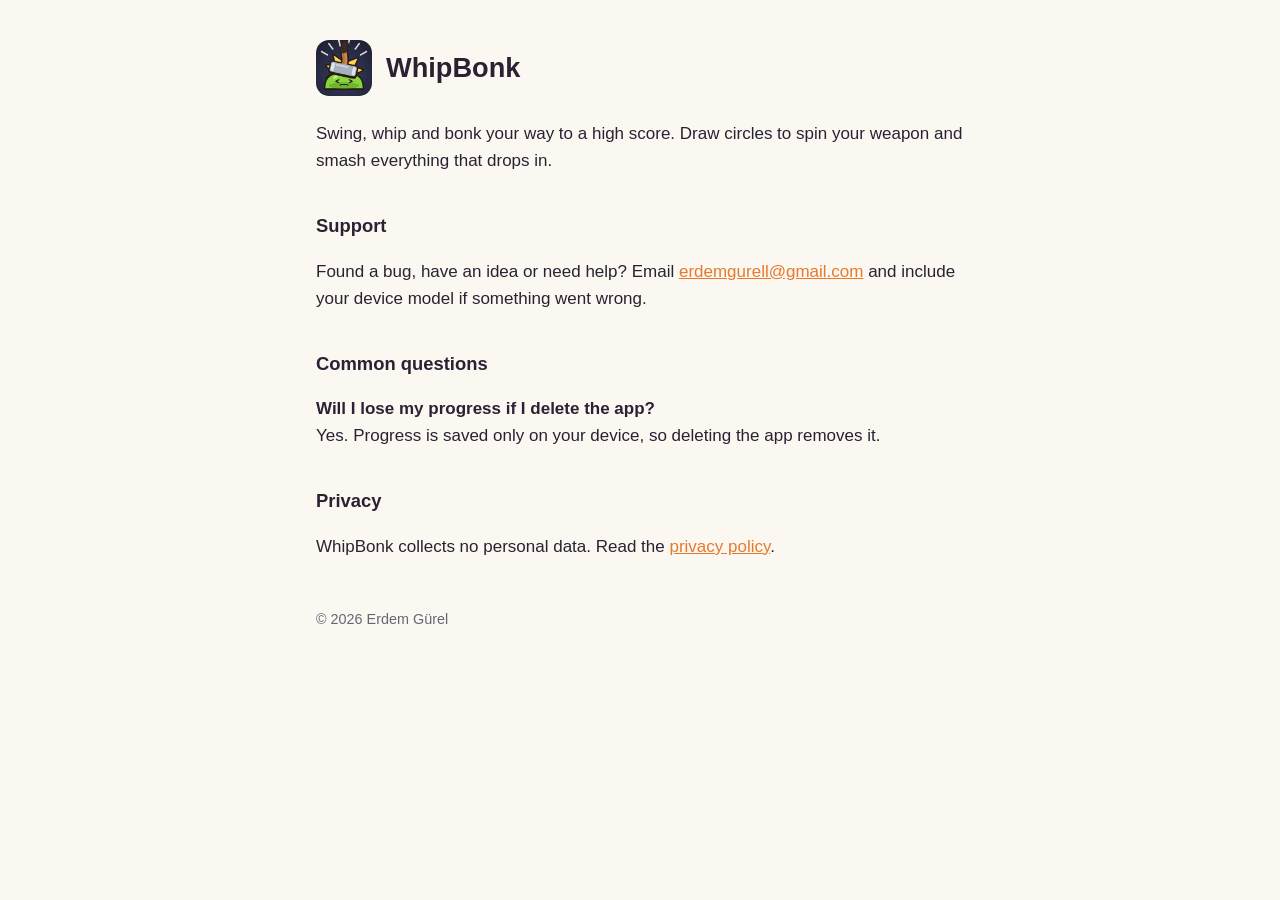
==== whipbonk/index.html @ 51287ec9 "Add WhipBonk support and privacy policy pages Co-Authored-By: Claude Opus 5.5 <noreply@anthropic.com" ====
<!doctype html>
<html lang="en">
<head>
<meta charset="utf-8">
<meta name="viewport" content="width=device-width, initial-scale=1">
<title>WhipBonk Support</title>
<link rel="stylesheet" href="../style.css">
<link rel="icon" href="icon.png">
</head>
<body>
<main>
<header>
  <img src="icon.png" alt="WhipBonk icon">
  <h1>WhipBonk</h1>
</header>
<p>Swing, whip and bonk your way to a high score. Draw circles to spin your weapon and smash
everything that drops in.</p>

<h2>Support</h2>
<p>Found a bug, have an idea or need help? Email
<a href="mailto:erdemgurell@gmail.com?subject=WhipBonk">erdemgurell@gmail.com</a>
and include your device model if something went wrong.</p>

<h2>Common questions</h2>
<p><strong>Will I lose my progress if I delete the app?</strong><br>
Yes. Progress is saved only on your device, so deleting the app removes it.</p>

<h2>Privacy</h2>
<p>WhipBonk collects no personal data. Read the <a href="privacy.html">privacy policy</a>.</p>

<footer>© 2026 Erdem Gürel</footer>
</main>
</body>
</html>
---- style.css ----
:root {
  --bg: #fbf8f2;
  --text: #2a2233;
  --muted: #6b6475;
  --accent: #e8792b;
  --card: #ffffff;
  --line: #e7e0d4;
}
@media (prefers-color-scheme: dark) {
  :root {
    --bg: #17131f;
    --text: #efeaf5;
    --muted: #a59eb0;
    --accent: #ffa95c;
    --card: #211b2c;
    --line: #342b42;
  }
}
* { box-sizing: border-box; }
body {
  margin: 0;
  background: var(--bg);
  color: var(--text);
  font: 17px/1.6 -apple-system, BlinkMacSystemFont, "Segoe UI", Roboto, sans-serif;
}
main { max-width: 680px; margin: 0 auto; padding: 40px 16px 64px; }
header { display: flex; align-items: center; gap: 14px; margin-bottom: 24px; }
header img { width: 56px; height: 56px; border-radius: 13px; }
h1 { font-size: 1.7rem; line-height: 1.2; margin: 0; }
h2 { font-size: 1.15rem; margin: 2em 0 0.4em; }
p, li { color: var(--text); }
.muted { color: var(--muted); font-size: 0.95rem; }
a { color: var(--accent); }
.card {
  background: var(--card);
  border: 1px solid var(--line);
  border-radius: 14px;
  padding: 18px 20px;
  margin: 20px 0;
}
footer { margin-top: 48px; color: var(--muted); font-size: 0.9rem; }
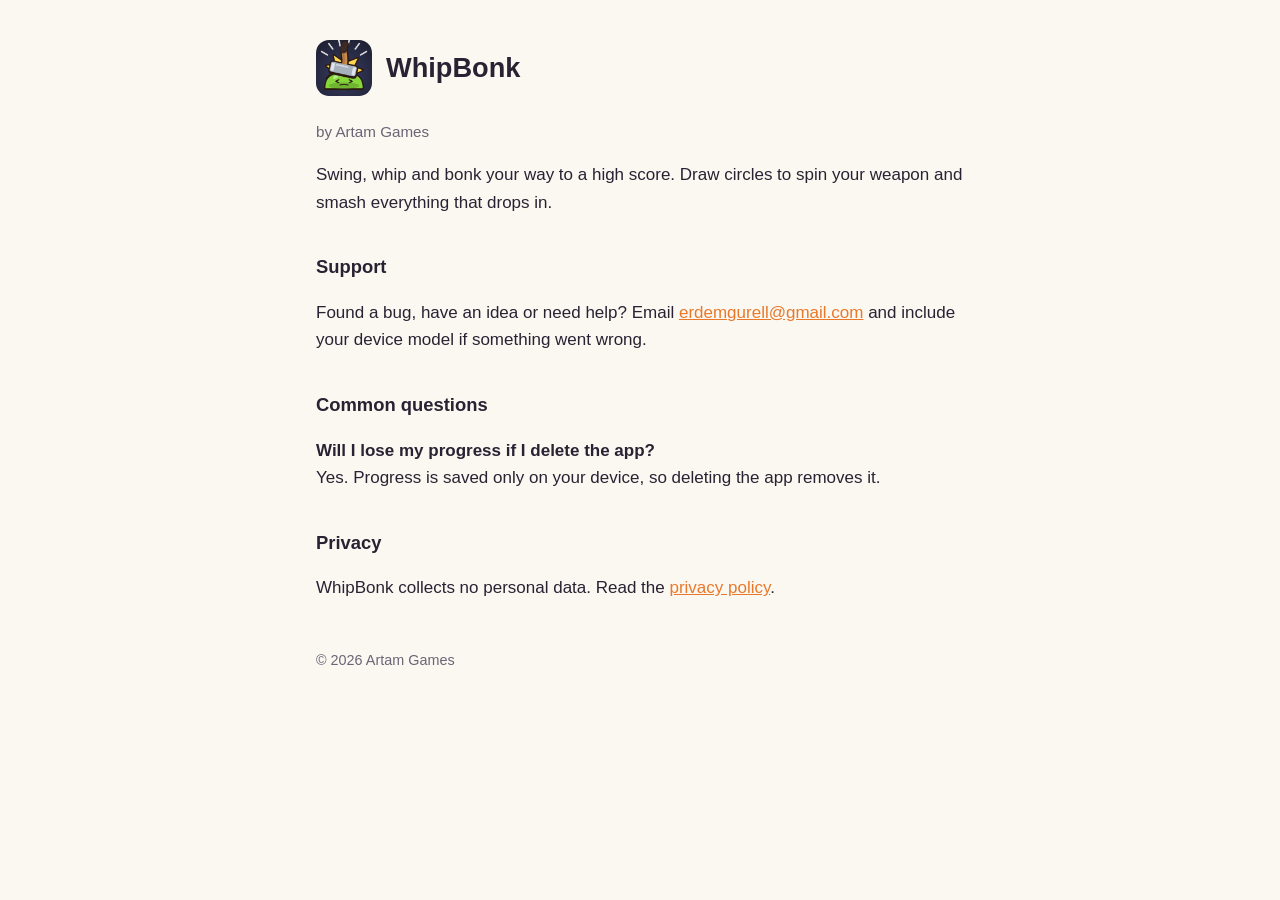
==== commit 4da12299: "Show Artam Games as the studio name on the support and privacy pages Co-Authored-By: Claude Opus 5.5" ====
--- a/whipbonk/index.html
+++ b/whipbonk/index.html
@@ -13,6 +13,7 @@
   <img src="icon.png" alt="WhipBonk icon">
   <h1>WhipBonk</h1>
 </header>
+<p class="muted">by Artam Games</p>
 <p>Swing, whip and bonk your way to a high score. Draw circles to spin your weapon and smash
 everything that drops in.</p>
 
@@ -28,7 +29,7 @@
 <h2>Privacy</h2>
 <p>WhipBonk collects no personal data. Read the <a href="privacy.html">privacy policy</a>.</p>
 
-<footer>© 2026 Erdem Gürel</footer>
+<footer>© 2026 Artam Games</footer>
 </main>
 </body>
 </html>
